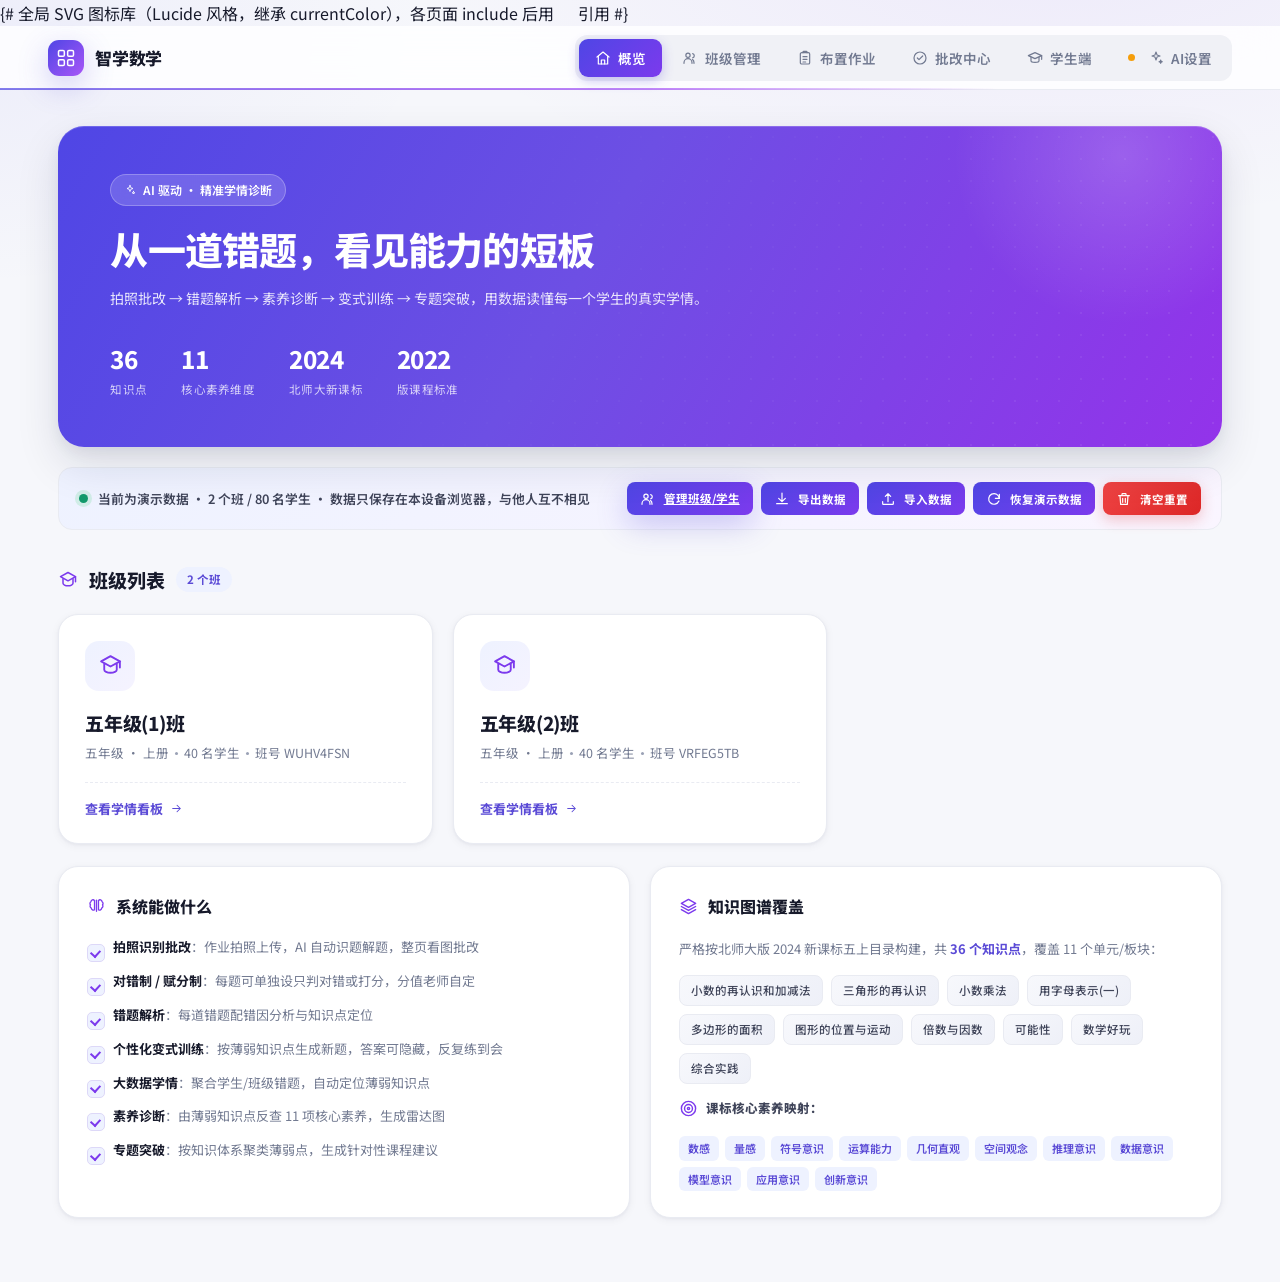
==== index.html @ ce67246d "static site for pages" ====
<!DOCTYPE html>
<html lang="zh-CN">
<head>
<meta charset="UTF-8">
<meta name="viewport" content="width=device-width, initial-scale=1.0">
<link rel="icon" href="favicon.svg" type="image/svg+xml">
<title>智学数学 · 个性化学情诊断</title>
<link rel="stylesheet" href="static/style.css">
</head>
<body>
{# 全局 SVG 图标库（Lucide 风格，继承 currentColor），各页面 include 后用 <svg class="icon"><use href="#i-xxx"/></svg> 引用 #}
<svg xmlns="http://www.w3.org/2000/svg" style="position:absolute;width:0;height:0;overflow:hidden" aria-hidden="true">
  <symbol id="i-logo" viewBox="0 0 24 24"><g fill="none" stroke="currentColor" stroke-width="1.8" stroke-linecap="round" stroke-linejoin="round"><rect x="3" y="3" width="7" height="7" rx="1.5"/><rect x="14" y="3" width="7" height="7" rx="1.5"/><rect x="3" y="14" width="7" height="7" rx="1.5"/><rect x="14" y="14" width="7" height="7" rx="1.5"/></g></symbol>
  <symbol id="i-home" viewBox="0 0 24 24"><g fill="none" stroke="currentColor" stroke-width="1.8" stroke-linecap="round" stroke-linejoin="round"><path d="M3 10.5 12 3l9 7.5"/><path d="M5 9.5V21h14V9.5"/><path d="M9.5 21v-6h5v6"/></g></symbol>
  <symbol id="i-clipboard" viewBox="0 0 24 24"><g fill="none" stroke="currentColor" stroke-width="1.8" stroke-linecap="round" stroke-linejoin="round"><rect x="5" y="4" width="14" height="17" rx="2"/><path d="M9 4V3a1 1 0 0 1 1-1h4a1 1 0 0 1 1 1v1"/><path d="M9 10h6M9 14h6M9 18h4"/></g></symbol>
  <symbol id="i-check-circle" viewBox="0 0 24 24"><g fill="none" stroke="currentColor" stroke-width="1.8" stroke-linecap="round" stroke-linejoin="round"><circle cx="12" cy="12" r="9"/><path d="m8 12 2.5 2.5L16 9"/></g></symbol>
  <symbol id="i-users" viewBox="0 0 24 24"><g fill="none" stroke="currentColor" stroke-width="1.8" stroke-linecap="round" stroke-linejoin="round"><circle cx="9" cy="8" r="3.2"/><path d="M3 20v-1a6 6 0 0 1 12 0v1"/><path d="M16 5.5a3.2 3.2 0 0 1 0 6.2M18 20v-1a6 6 0 0 0-2.2-4.7"/></g></symbol>
  <symbol id="i-school" viewBox="0 0 24 24"><g fill="none" stroke="currentColor" stroke-width="1.8" stroke-linecap="round" stroke-linejoin="round"><path d="m12 3 9 5-9 5-9-5 9-5Z"/><path d="M6 10.5V16c0 1.5 2.7 3 6 3s6-1.5 6-3v-5.5"/><path d="M21 8v6"/></g></symbol>
  <symbol id="i-chart" viewBox="0 0 24 24"><g fill="none" stroke="currentColor" stroke-width="1.8" stroke-linecap="round" stroke-linejoin="round"><path d="M3 3v18h18"/><path d="m7 15 4-5 3 3 5-7"/></g></symbol>
  <symbol id="i-radar" viewBox="0 0 24 24"><g fill="none" stroke="currentColor" stroke-width="1.65" stroke-linecap="round" stroke-linejoin="round"><path d="m12 2 9.5 7-3.6 11.2H6.1L2.5 9 12 2Z"/><path d="m12 7 5.2 3.8-2 6.1H8.8l-2-6.1L12 7Z"/><circle cx="12" cy="12" r="1"/></g></symbol>
  <symbol id="i-target" viewBox="0 0 24 24"><g fill="none" stroke="currentColor" stroke-width="1.8" stroke-linecap="round" stroke-linejoin="round"><circle cx="12" cy="12" r="9"/><circle cx="12" cy="12" r="5"/><circle cx="12" cy="12" r="1.4"/></g></symbol>
  <symbol id="i-trending" viewBox="0 0 24 24"><g fill="none" stroke="currentColor" stroke-width="1.8" stroke-linecap="round" stroke-linejoin="round"><path d="m3 17 6-6 4 4 8-8"/><path d="M15 7h6v6"/></g></symbol>
  <symbol id="i-book" viewBox="0 0 24 24"><g fill="none" stroke="currentColor" stroke-width="1.8" stroke-linecap="round" stroke-linejoin="round"><path d="M4 5.5A2.5 2.5 0 0 1 6.5 3H20v15H6.5A2.5 2.5 0 0 0 4 20.5v-15Z"/><path d="M4 20.5A2.5 2.5 0 0 1 6.5 18H20v3H6.5"/></g></symbol>
  <symbol id="i-camera" viewBox="0 0 24 24"><g fill="none" stroke="currentColor" stroke-width="1.8" stroke-linecap="round" stroke-linejoin="round"><path d="M4 7h3l1.5-2h7L17 7h3a1 1 0 0 1 1 1v11a1 1 0 0 1-1 1H4a1 1 0 0 1-1-1V8a1 1 0 0 1 1-1Z"/><circle cx="12" cy="13" r="3.5"/></g></symbol>
  <symbol id="i-eye-off" viewBox="0 0 24 24"><g fill="none" stroke="currentColor" stroke-width="1.8" stroke-linecap="round" stroke-linejoin="round"><path d="M9.9 5.1A10.7 10.7 0 0 1 12 5c5 0 9 4.5 10 7a12.7 12.7 0 0 1-2.2 3.2M6.6 6.6A12.9 12.9 0 0 0 2 12c1 2.5 5 7 10 7a10.4 10.4 0 0 0 5.4-1.5"/><path d="M10.6 10.6a2 2 0 0 0 2.8 2.8M3 3l18 18"/></g></symbol>
  <symbol id="i-image" viewBox="0 0 24 24"><g fill="none" stroke="currentColor" stroke-width="1.8" stroke-linecap="round" stroke-linejoin="round"><rect x="3" y="4" width="18" height="16" rx="2"/><circle cx="8.5" cy="9.5" r="1.5"/><path d="m21 16-5-5L5 20"/></g></symbol>
  <symbol id="i-loader" viewBox="0 0 24 24"><g fill="none" stroke="currentColor" stroke-width="1.9" stroke-linecap="round"><path d="M12 3a9 9 0 1 0 9 9"/></g></symbol>
  <symbol id="i-sparkles" viewBox="0 0 24 24"><g fill="none" stroke="currentColor" stroke-width="1.7" stroke-linecap="round" stroke-linejoin="round"><path d="m12 3 1.6 4.4L18 9l-4.4 1.6L12 15l-1.6-4.4L6 9l4.4-1.6L12 3Z"/><path d="m19 15 .7 1.8L21.5 17.5l-1.8.7L19 20l-.7-1.8-1.8-.7 1.8-.7L19 15Z"/></g></symbol>
  <symbol id="i-arrow-right" viewBox="0 0 24 24"><g fill="none" stroke="currentColor" stroke-width="1.9" stroke-linecap="round" stroke-linejoin="round"><path d="M5 12h14M13 6l6 6-6 6"/></g></symbol>
  <symbol id="i-layers" viewBox="0 0 24 24"><g fill="none" stroke="currentColor" stroke-width="1.8" stroke-linecap="round" stroke-linejoin="round"><path d="m12 3 9 5-9 5-9-5 9-5Z"/><path d="m3 12 9 5 9-5"/><path d="m3 16 9 5 9-5"/></g></symbol>
  <symbol id="i-brain" viewBox="0 0 24 24"><g fill="none" stroke="currentColor" stroke-width="1.65" stroke-linecap="round" stroke-linejoin="round"><path d="M9.5 4.5A2.5 2.5 0 0 0 5 6a2.5 2.5 0 0 0-.5 4A2.5 2.5 0 0 0 5.5 14a2.5 2.5 0 0 0 4 2V4.5Z"/><path d="M14.5 4.5A2.5 2.5 0 0 1 19 6a2.5 2.5 0 0 1 .5 4A2.5 2.5 0 0 1 18.5 14a2.5 2.5 0 0 1-4 2V4.5Z"/><path d="M12 4v14"/></g></symbol>
  <symbol id="i-lightbulb" viewBox="0 0 24 24"><g fill="none" stroke="currentColor" stroke-width="1.8" stroke-linecap="round" stroke-linejoin="round"><path d="M9 18h6M10 21h4"/><path d="M12 3a6 6 0 0 0-3.5 10.9c.6.5 1 1.2 1 2h5c0-.8.4-1.5 1-2A6 6 0 0 0 12 3Z"/></g></symbol>
  <symbol id="i-upload" viewBox="0 0 24 24"><g fill="none" stroke="currentColor" stroke-width="1.8" stroke-linecap="round" stroke-linejoin="round"><path d="M12 16V4m0 0L8 8m4-4 4 4"/><path d="M4 16v3a1 1 0 0 0 1 1h14a1 1 0 0 0 1-1v-3"/></g></symbol>
  <symbol id="i-refresh" viewBox="0 0 24 24"><g fill="none" stroke="currentColor" stroke-width="1.8" stroke-linecap="round" stroke-linejoin="round"><path d="M20 11a8 8 0 1 0-.6 4"/><path d="M20 5v6h-6"/></g></symbol>
  <symbol id="i-close" viewBox="0 0 24 24"><g fill="none" stroke="currentColor" stroke-width="2" stroke-linecap="round"><path d="M6 6l12 12M18 6 6 18"/></g></symbol>
  <symbol id="i-chevron" viewBox="0 0 24 24"><g fill="none" stroke="currentColor" stroke-width="2" stroke-linecap="round" stroke-linejoin="round"><path d="m9 6 6 6-6 6"/></g></symbol>
  <symbol id="i-edit" viewBox="0 0 24 24"><g fill="none" stroke="currentColor" stroke-width="1.8" stroke-linecap="round" stroke-linejoin="round"><path d="M12 20h9"/><path d="M16.5 3.5a2.1 2.1 0 0 1 3 3L8 18l-4 1 1-4 11.5-11.5Z"/></g></symbol>
  <symbol id="i-eye" viewBox="0 0 24 24"><g fill="none" stroke="currentColor" stroke-width="1.8" stroke-linecap="round" stroke-linejoin="round"><path d="M2 12s3.5-6 10-6 10 6 10 6-3.5 6-10 6-10-6-10-6Z"/><circle cx="12" cy="12" r="2.6"/></g></symbol>
  <symbol id="i-plus" viewBox="0 0 24 24"><g fill="none" stroke="currentColor" stroke-width="2" stroke-linecap="round"><path d="M12 5v14M5 12h14"/></g></symbol>
  <symbol id="i-check" viewBox="0 0 24 24"><g fill="none" stroke="currentColor" stroke-width="2" stroke-linecap="round" stroke-linejoin="round"><path d="m5 12 4.5 4.5L19 7"/></g></symbol>
  <symbol id="i-x" viewBox="0 0 24 24"><g fill="none" stroke="currentColor" stroke-width="2" stroke-linecap="round"><path d="M6 6l12 12M18 6 6 18"/></g></symbol>
  <symbol id="i-alert" viewBox="0 0 24 24"><g fill="none" stroke="currentColor" stroke-width="1.8" stroke-linecap="round" stroke-linejoin="round"><path d="M12 3 2.5 20h19L12 3Z"/><path d="M12 9v5M12 17h.01"/></g></symbol>
  <symbol id="i-clock" viewBox="0 0 24 24"><g fill="none" stroke="currentColor" stroke-width="1.8" stroke-linecap="round" stroke-linejoin="round"><circle cx="12" cy="12" r="9"/><path d="M12 7v5l3.5 2"/></g></symbol>
  <symbol id="i-info" viewBox="0 0 24 24"><g fill="none" stroke="currentColor" stroke-width="1.8" stroke-linecap="round" stroke-linejoin="round"><circle cx="12" cy="12" r="9"/><path d="M12 11v5M12 8h.01"/></g></symbol>
  <symbol id="i-graduation" viewBox="0 0 24 24"><g fill="none" stroke="currentColor" stroke-width="1.8" stroke-linecap="round" stroke-linejoin="round"><path d="M2 8.5 12 4l10 4.5-10 4.5L2 8.5Z"/><path d="M6 10.5V16c0 1.4 2.7 2.5 6 2.5s6-1.1 6-2.5v-5.5"/><path d="M22 8.5V14"/></g></symbol>
  <symbol id="i-trash" viewBox="0 0 24 24"><g fill="none" stroke="currentColor" stroke-width="1.8" stroke-linecap="round" stroke-linejoin="round"><path d="M4 7h16M9 7V5a1 1 0 0 1 1-1h4a1 1 0 0 1 1 1v2M6 7l1 13h10l1-13"/><path d="M10 11v6M14 11v6"/></g></symbol>
  <symbol id="i-download" viewBox="0 0 24 24"><g fill="none" stroke="currentColor" stroke-width="1.8" stroke-linecap="round" stroke-linejoin="round"><path d="M12 3v12M7 11l5 5 5-5"/><path d="M4 19h16"/></g></symbol>
  <symbol id="i-user-plus" viewBox="0 0 24 24"><g fill="none" stroke="currentColor" stroke-width="1.8" stroke-linecap="round" stroke-linejoin="round"><circle cx="9" cy="8" r="3.2"/><path d="M3 20v-1a6 6 0 0 1 12 0v1"/><path d="M18 8v6M15 11h6"/></g></symbol>
  <symbol id="i-search" viewBox="0 0 24 24"><g fill="none" stroke="currentColor" stroke-width="1.8" stroke-linecap="round" stroke-linejoin="round"><circle cx="10.5" cy="10.5" r="6.5"/><path d="m15.5 15.5 5 5"/></g></symbol>
</svg>
<div class="topbar">
  <div class="logo"><span class="logo-mark"><svg class="icon"><use href="#i-logo"/></svg></span>智学数学</div>
  <nav>
    <a href="index.html" class="active"><svg class="icon"><use href="#i-home"/></svg>概览</a>
    <a href="classes.html"><svg class="icon"><use href="#i-users"/></svg>班级管理</a>
    <a href="create.html"><svg class="icon"><use href="#i-clipboard"/></svg>布置作业</a>
    <a href="review.html"><svg class="icon"><use href="#i-check-circle"/></svg>批改中心</a>
    <a href="student.html"><svg class="icon"><use href="#i-graduation"/></svg>学生端</a>
  </nav>
</div>

<div class="container">
  <section class="hero">
    <div class="eyebrow"><svg class="icon"><use href="#i-sparkles"/></svg>AI 驱动 · 精准学情诊断</div>
    <h1>从一道错题，看见能力的短板</h1>
    <p>拍照批改 → 错题解析 → 素养诊断 → 变式训练 → 专题突破，用数据读懂每一个学生的真实学情。</p>
    <div class="hero-stats">
      <div class="hs"><b>36</b><span>知识点</span></div>
      <div class="hs"><b>11</b><span>核心素养维度</span></div>
      <div class="hs"><b>2024</b><span>北师大新课标</span></div>
      <div class="hs"><b>2022</b><span>版课程标准</span></div>
    </div>
  </section>

  <!-- 数据状态条 -->
  <div class="data-status" id="dataStatus">
    <div class="ds-left">
      <span class="ds-dot"></span>
      <span id="dsText">正在加载本地数据…</span>
    </div>
    <div class="ds-actions">
      <a href="classes.html" class="btn btn-sm btn-primary"><svg class="icon"><use href="#i-users"/></svg>管理班级/学生</a>
      <button class="btn btn-sm" onclick="exportBackup()"><svg class="icon"><use href="#i-download"/></svg>导出数据</button>
      <button class="btn btn-sm" onclick="document.getElementById('importFile').click()"><svg class="icon"><use href="#i-upload"/></svg>导入数据</button>
      <input type="file" id="importFile" accept=".json,application/json" style="display:none" onchange="onImportFile(event)">
      <button class="btn btn-sm" onclick="restoreDemo()"><svg class="icon"><use href="#i-refresh"/></svg>恢复演示数据</button>
      <button class="btn btn-sm btn-danger" onclick="resetAll()"><svg class="icon"><use href="#i-trash"/></svg>清空重置</button>
    </div>
  </div>

  <div class="section-title"><svg class="icon"><use href="#i-school"/></svg>班级列表 <span class="badge" id="classBadge">0 个班</span></div>
  <div class="class-grid" id="classGrid"></div>

  <div class="info-grid">
    <div class="info-card">
      <h3><svg class="icon"><use href="#i-brain"/></svg>系统能做什么</h3>
      <ul>
        <li><b>拍照识别批改</b>：作业拍照上传，AI 自动识题解题，整页看图批改</li>
        <li><b>对错制 / 赋分制</b>：每题可单独设只判对错或打分，分值老师自定</li>
        <li><b>错题解析</b>：每道错题配错因分析与知识点定位</li>
        <li><b>个性化变式训练</b>：按薄弱知识点生成新题，答案可隐藏，反复练到会</li>
        <li><b>大数据学情</b>：聚合学生/班级错题，自动定位薄弱知识点</li>
        <li><b>素养诊断</b>：由薄弱知识点反查 11 项核心素养，生成雷达图</li>
        <li><b>专题突破</b>：按知识体系聚类薄弱点，生成针对性课程建议</li>
      </ul>
    </div>
    <div class="info-card">
      <h3><svg class="icon"><use href="#i-layers"/></svg>知识图谱覆盖</h3>
      <p>严格按北师大版 2024 新课标五上目录构建，共 <b>36 个知识点</b>，覆盖 11 个单元/板块：</p>
      <div class="tag-list">
        <span class="tag">小数的再认识和加减法</span><span class="tag">三角形的再认识</span>
        <span class="tag">小数乘法</span><span class="tag">用字母表示(一)</span>
        <span class="tag">多边形的面积</span><span class="tag">图形的位置与运动</span>
        <span class="tag">倍数与因数</span><span class="tag">可能性</span>
        <span class="tag">数学好玩</span><span class="tag">综合实践</span>
      </div>
      <h3 style="font-size:12.5px;margin-top:14px;display:flex;align-items:center;gap:8px;color:var(--ink-2)"><svg class="icon" style="color:var(--brand-2)"><use href="#i-target"/></svg>课标核心素养映射：</h3>
      <div class="compet-line">
        <span>数感</span><span>量感</span><span>符号意识</span><span>运算能力</span><span>几何直观</span>
        <span>空间观念</span><span>推理意识</span><span>数据意识</span><span>模型意识</span><span>应用意识</span><span>创新意识</span>
      </div>
    </div>
  </div>
</div>
<!-- 导入数据确认弹窗 -->
<div class="modal-mask" id="importMask" style="display:none">
  <div class="modal-box" style="width:min(560px,96vw);padding:26px 26px 22px">
    <div class="modal-head">
      <h3><svg class="icon"><use href="#i-upload"/></svg>导入数据备份</h3>
      <button class="modal-close" onclick="closeImport()"><svg class="icon"><use href="#i-x"/></svg></button>
    </div>
    <p style="font-size:12.5px;color:var(--muted);margin:16px 0 0">已读取到你选择的备份文件，请确认内容后选择导入方式：</p>
    <div id="importSummary" class="import-summary"></div>
    <div class="import-tip"><svg class="icon"><use href="#i-info"/></svg><span>作业照片保存在服务器上，导入后仍可查看（需访问同一个应用网址）。建议先「导出数据」留存当前内容。</span></div>
    <div class="modal-foot">
      <button class="btn" onclick="closeImport()">取消</button>
      <button class="btn" onclick="doImport('merge')"><svg class="icon"><use href="#i-plus"/></svg>合并到现有数据</button>
      <button class="btn btn-primary" onclick="doImport('replace')"><svg class="icon"><use href="#i-refresh"/></svg>覆盖导入</button>
    </div>
  </div>
</div>
<div class="toast" id="toast"></div>
<script src="static/ai.js"></script>
<script src="static/ai_settings.js"></script>
<script src="static/store.js"></script>
<script>
function toast(m,t){const e=document.getElementById('toast');e.textContent=m;e.className='toast'+(t?' '+t:'');e.style.display='block';setTimeout(()=>e.style.display='none',2600)}
function renderClasses(){
  const classes=Store.all('classes');
  document.getElementById('classBadge').textContent=classes.length+' 个班';
  const grid=document.getElementById('classGrid');
  if(!classes.length){
    grid.innerHTML='<div class="empty"><svg class="icon"><use href="#i-school"/></svg><p>还没有班级，点上方「管理班级/学生」创建一个</p></div>';
    return;
  }
  grid.innerHTML=classes.map(c=>{
    const cnt=Store.count?Store.where('students',s=>s.class_id===c.id).length:0;
    return `<a href="dashboard.html?id=${c.id}" class="class-card">
      <div class="class-icon"><svg class="icon"><use href="#i-school"/></svg></div>
      <div class="class-name">${esc(c.name)}</div>
      <div class="class-meta">${esc(c.grade||'')} · ${esc(c.semester||'')} <span class="dot"></span> ${cnt} 名学生 <span class="dot"></span> 班号 ${esc(c.class_code||'—')}</div>
      <div class="class-enter">查看学情看板 <svg class="icon"><use href="#i-arrow-right"/></svg></div>
    </a>`;
  }).join('');
}
function esc(s){return String(s==null?'':s).replace(/&/g,'&amp;').replace(/</g,'&lt;').replace(/"/g,'&quot;')}
function renderStatus(){
  const demo=Store.isDemo();
  const st=Store.getStats();
  const cls=st.classes||0, stu=st.students||0;
  document.getElementById('dsText').textContent= cls
    ? (demo ? '当前为演示数据 · '+cls+' 个班 / '+stu+' 名学生 · 数据只保存在本设备浏览器，与他人互不相见'
            : '当前数据：'+cls+' 个班 / '+stu+' 名学生 · 已保存在本设备浏览器，可导出备份带到别的设备')
    : (demo ? '当前为演示数据（引导用）· 数据只保存在这台设备浏览器'
            : '当前为空数据 · 可创建班级学生，或点「导入数据」从备份恢复');
  document.getElementById('dataStatus').className='data-status'+(demo?' demo':(cls?'':' empty'));
}
function exportBackup(){
  try{ Store.downloadBackup(); toast('备份已下载到本机，可存到U盘或网盘带到别的设备','ok'); }
  catch(e){ toast('导出失败：'+e.message,'err'); }
}
var pendingImportText=null;
function onImportFile(e){
  var f=e.target.files && e.target.files[0];
  e.target.value='';
  if(!f) return;
  var reader=new FileReader();
  reader.onload=function(ev){
    var text=String(ev.target.result||'');
    var s;
    try{ s=Store.getBackupSummary(text); }
    catch(err){ toast('导入失败：'+err.message,'err'); return; }
    pendingImportText=text;
    var rows=[
      ['备份来源', s.app==='zhixue-math-backup' ? '智学数学数据备份' : (s.app||'未标记来源（仍将尝试导入）')],
      ['导出时间', s.exported_at ? new Date(s.exported_at).toLocaleString('zh-CN') : '未记录'],
      ['班级 / 学生', (s.stats.classes||0)+' 个班 / '+(s.stats.students||0)+' 名学生'],
      ['作业 / 作答', (s.stats.assignments||0)+' 份作业 / '+(s.stats.submissions||0)+' 条作答'],
      ['学习记录', (s.stats.learning_records||0)+' 条']
    ];
    document.getElementById('importSummary').innerHTML=rows.map(function(r){
      return '<div class="is-row"><span class="is-k">'+esc(r[0])+'</span><span class="is-v">'+esc(r[1])+'</span></div>';
    }).join('');
    document.getElementById('importMask').style.display='flex';
  };
  reader.onerror=function(){ toast('读取文件失败','err'); };
  reader.readAsText(f,'utf-8');
}
function closeImport(){
  document.getElementById('importMask').style.display='none';
  pendingImportText=null;
}
function doImport(mode){
  if(!pendingImportText) return;
  if(mode==='replace' && !confirm('覆盖导入会替换本设备上的全部数据（班级/学生/作业/批改记录），确定继续吗？')) return;
  try{
    var r=Store.importData(pendingImportText, mode);
    closeImport();
    renderClasses(); renderStatus();
    toast('导入成功（'+(mode==='merge'?'合并':'覆盖')+'）：'+r.stats.classes+' 个班 / '+r.stats.students+' 名学生','ok');
  }catch(err){ toast('导入失败：'+err.message,'err'); }
}
async function resetAll(){
  if(!confirm('确定清空全部数据吗？班级、学生、作业、批改记录都会被删除，且无法恢复。'))return;
  Store.resetAll();renderClasses();renderStatus();toast('已清空全部数据，现在是空白起点','ok');
}
async function restoreDemo(){
  if(!confirm('恢复演示数据会覆盖当前所有内容，确定吗？'))return;
  await Store.restoreDemo();renderClasses();renderStatus();toast('已恢复演示数据','ok');
}
(async function(){await Store.init();renderClasses();renderStatus()})();
</script>
</body>
</html>
---- static/style.css ----
/* ============ 智学数学 · 设计系统 v2 ============ */
@import url('https://fonts.googleapis.com/css2?family=Noto+Sans+SC:wght@400;500;600;700;800&display=swap');

:root{
  /* 品牌渐变 */
  --brand-1:#4f46e5; --brand-2:#7c3aed; --brand-3:#a855f7;
  --brand-soft:#eef2ff; --brand-tint:#f5f3ff;
  --primary:#5b4bd6; --primary-dark:#4a3ab8;
  --accent:#7c3aed;

  /* 语义色 */
  --red:#e5484d; --red-soft:#fef2f2; --red-line:#fecaca;
  --green:#12996b; --green-soft:#eefbf5; --green-line:#bbf0d8;
  --orange:#e07b16; --orange-soft:#fff8ed; --orange-line:#fde3b8;
  --blue:#2563eb; --blue-soft:#eff6ff; --blue-line:#bfdbfe;

  /* 中性 */
  --ink:#171a2b; --ink-2:#3f4459; --muted:#727a91; --muted-2:#9aa1b5;
  --line:#e9ebf2; --line-2:#f0f1f6;
  --bg:#f6f7fb; --card:#ffffff;

  /* 阴影层级 */
  --sh-xs:0 1px 2px rgba(20,24,60,.04);
  --sh-sm:0 2px 8px rgba(20,24,60,.05),0 1px 3px rgba(20,24,60,.04);
  --sh-md:0 6px 20px rgba(20,24,60,.07),0 2px 6px rgba(20,24,60,.04);
  --sh-lg:0 18px 44px rgba(20,24,60,.12),0 6px 14px rgba(20,24,60,.06);
  --sh-brand:0 10px 30px rgba(91,75,214,.28);

  --r-sm:9px; --r:14px; --r-lg:20px; --r-xl:26px;
  --ease:cubic-bezier(.22,.7,.28,1);
}

*{margin:0;padding:0;box-sizing:border-box}
html{scroll-behavior:smooth}
body{
  font-family:"Noto Sans SC",-apple-system,"PingFang SC","Microsoft YaHei",sans-serif;
  background:var(--bg);color:var(--ink);line-height:1.65;
  -webkit-font-smoothing:antialiased;
  background-image:
    radial-gradient(1100px 500px at 82% -8%,rgba(124,58,237,.07),transparent 60%),
    radial-gradient(900px 460px at -5% 4%,rgba(79,70,229,.06),transparent 55%);
  background-attachment:fixed;
}
.icon{width:1em;height:1em;display:inline-block;vertical-align:-.14em;flex-shrink:0}

/* ---------- 顶栏 ---------- */
.topbar{
  height:64px;display:flex;align-items:center;justify-content:space-between;
  padding:0 clamp(20px,4vw,48px);
  background:rgba(255,255,255,.82);backdrop-filter:saturate(160%) blur(18px);
  -webkit-backdrop-filter:saturate(160%) blur(18px);
  border-bottom:1px solid var(--line);
  position:sticky;top:0;z-index:30;
}
.topbar::after{
  content:"";position:absolute;left:0;right:0;bottom:-1px;height:2px;
  background:linear-gradient(90deg,var(--brand-1),var(--brand-2),var(--brand-3),transparent 78%);
  opacity:.7;
}
.logo{display:flex;align-items:center;gap:11px;font-size:17px;font-weight:800;letter-spacing:-.2px;color:var(--ink)}
.logo .logo-mark{
  width:36px;height:36px;border-radius:11px;display:grid;place-items:center;
  background:linear-gradient(135deg,var(--brand-1),var(--brand-3));
  color:#fff;font-size:20px;box-shadow:var(--sh-brand);
}
.topbar nav{display:flex;gap:4px;background:var(--line-2);padding:4px;border-radius:12px}
.topbar nav a{
  display:flex;align-items:center;gap:7px;
  padding:8px 16px;border-radius:9px;text-decoration:none;
  color:var(--muted);font-size:13.5px;font-weight:600;transition:.22s var(--ease);
}
.topbar nav a .icon{font-size:16px}
.topbar nav a:hover{color:var(--primary)}
.topbar nav a.active{
  color:#fff;background:linear-gradient(135deg,var(--brand-1),var(--brand-2));
  box-shadow:0 4px 12px rgba(91,75,214,.3);
}

/* ---------- 布局 ---------- */
.container{max-width:1240px;margin:0 auto;padding:36px clamp(20px,3vw,40px) 64px}
.section-title{font-size:19px;font-weight:800;margin:34px 0 18px;display:flex;align-items:center;gap:11px;letter-spacing:-.2px}
.section-title .icon{font-size:20px;color:var(--brand-2)}
.badge{font-size:11.5px;background:var(--brand-soft);color:var(--primary);padding:3px 11px;border-radius:20px;font-weight:700;letter-spacing:.2px}

/* ---------- Hero ---------- */
.hero{
  position:relative;overflow:hidden;
  background:linear-gradient(120deg,#4f46e5 0%,#6d4fe4 45%,#9333ea 100%);
  color:#fff;border-radius:var(--r-xl);padding:48px 52px;margin-bottom:8px;
  box-shadow:var(--sh-lg),inset 0 1px 0 rgba(255,255,255,.18);
}
.hero::before{
  content:"";position:absolute;inset:0;
  background-image:radial-gradient(rgba(255,255,255,.16) 1px,transparent 1px);
  background-size:22px 22px;opacity:.5;
  -webkit-mask-image:linear-gradient(120deg,transparent 30%,#000 100%);
  mask-image:linear-gradient(120deg,transparent 30%,#000 100%);
}
.hero::after{
  content:"";position:absolute;width:340px;height:340px;right:-70px;top:-140px;
  border-radius:50%;background:radial-gradient(circle,rgba(255,255,255,.18),transparent 70%);
}
.hero > *{position:relative;z-index:1}
.hero .eyebrow{
  display:inline-flex;align-items:center;gap:7px;font-size:12px;font-weight:600;
  background:rgba(255,255,255,.16);border:1px solid rgba(255,255,255,.25);
  padding:5px 13px;border-radius:20px;margin-bottom:18px;backdrop-filter:blur(6px);
}
.hero h1{font-size:clamp(26px,3.4vw,38px);font-weight:800;letter-spacing:-.8px;line-height:1.3;margin-bottom:12px}
.hero p{font-size:14px;opacity:.86;max-width:620px;line-height:1.8}
.hero-stats{display:flex;gap:34px;margin-top:28px;flex-wrap:wrap}
.hero-stats .hs{display:flex;flex-direction:column;gap:2px}
.hero-stats .hs b{font-size:24px;font-weight:800;letter-spacing:-.5px}
.hero-stats .hs span{font-size:11.5px;opacity:.75;letter-spacing:.3px}

/* ---------- 班级卡片 ---------- */
.class-grid{display:grid;grid-template-columns:repeat(auto-fill,minmax(310px,1fr));gap:20px}
.class-card{
  position:relative;overflow:hidden;text-decoration:none;color:inherit;
  background:var(--card);border:1px solid var(--line);border-radius:var(--r-lg);
  padding:26px 26px 24px;box-shadow:var(--sh-sm);transition:.3s var(--ease);
}
.class-card::before{
  content:"";position:absolute;top:0;left:0;right:0;height:4px;
  background:linear-gradient(90deg,var(--brand-1),var(--brand-3));
  transform:scaleX(0);transform-origin:left;transition:transform .35s var(--ease);
}
.class-card:hover{transform:translateY(-5px);box-shadow:var(--sh-lg);border-color:#dcd8f7}
.class-card:hover::before{transform:scaleX(1)}
.class-card .class-icon{
  width:50px;height:50px;border-radius:14px;display:grid;place-items:center;
  background:linear-gradient(135deg,var(--brand-soft),var(--brand-tint));
  color:var(--brand-2);font-size:25px;margin-bottom:16px;
}
.class-card .class-name{font-size:19px;font-weight:800;letter-spacing:-.3px;margin-bottom:5px}
.class-card .class-meta{font-size:12.5px;color:var(--muted);display:flex;align-items:center;gap:6px;flex-wrap:wrap}
.class-card .class-meta .dot{width:3px;height:3px;border-radius:50%;background:var(--muted-2)}
.class-card .class-enter{
  margin-top:18px;padding-top:15px;border-top:1px dashed var(--line);
  color:var(--primary);font-size:13px;font-weight:700;display:flex;align-items:center;gap:7px;
}
.class-card .class-enter .icon{transition:transform .25s var(--ease)}
.class-card:hover .class-enter .icon{transform:translateX(4px)}

/* ---------- 信息卡 ---------- */
.info-grid{display:grid;grid-template-columns:1fr 1fr;gap:20px;margin-top:22px}
.info-card{background:var(--card);border:1px solid var(--line);border-radius:var(--r-lg);padding:26px 28px;box-shadow:var(--sh-sm)}
.info-card h3{font-size:16px;font-weight:800;margin-bottom:18px;display:flex;align-items:center;gap:10px}
.info-card h3 .icon{font-size:19px;color:var(--brand-2)}
.info-card ul{list-style:none;display:flex;flex-direction:column;gap:13px}
.info-card li{position:relative;padding-left:26px;font-size:13px;color:var(--muted);line-height:1.6}
.info-card li::before{
  content:"";position:absolute;left:0;top:7px;width:16px;height:16px;border-radius:5px;
  background:var(--brand-soft);border:1px solid #ddd8f8;
}
.info-card li::after{
  content:"";position:absolute;left:4.5px;top:10.5px;width:5px;height:7px;
  border:solid var(--brand-2);border-width:0 2px 2px 0;transform:rotate(42deg);
}
.info-card li b{color:var(--ink);font-weight:700}
.info-card p{font-size:13px;color:var(--muted);line-height:1.8}
.info-card p b{color:var(--primary)}
.tag-list{display:flex;flex-wrap:wrap;gap:8px;margin:14px 0}
.tag{background:linear-gradient(135deg,#f7f8fc,#eef0f8);border:1px solid var(--line);padding:5px 11px;border-radius:8px;font-size:11.5px;color:var(--ink-2);font-weight:500}
.compet-line{display:flex;flex-wrap:wrap;gap:6px;margin-top:12px}
.compet-line span{font-size:11px;color:var(--primary);background:var(--brand-soft);padding:3px 9px;border-radius:6px;font-weight:600}

/* ---------- 页头 ---------- */
.page-header{display:flex;justify-content:space-between;align-items:flex-end;gap:20px;margin-bottom:28px;flex-wrap:wrap}
.page-header h1{font-size:28px;font-weight:800;letter-spacing:-.7px;margin-top:8px}
.page-header p{color:var(--muted);font-size:13.5px;margin-top:6px}
.back-link{color:var(--muted);text-decoration:none;font-size:13px;display:inline-flex;align-items:center;gap:5px;transition:.2s}
.back-link:hover{color:var(--primary)}
.back-link .icon{font-size:15px;transform:rotate(180deg)}

/* ---------- 统计卡 ---------- */
.stat-row{display:grid;grid-template-columns:repeat(4,1fr);gap:16px;margin-bottom:24px}
.stat-card{
  position:relative;overflow:hidden;background:var(--card);
  border:1px solid var(--line);border-radius:var(--r);padding:20px 22px;
  box-shadow:var(--sh-sm);transition:.25s var(--ease);
}
.stat-card:hover{transform:translateY(-3px);box-shadow:var(--sh-md)}
.stat-card .sc-top{display:flex;justify-content:space-between;align-items:flex-start;margin-bottom:12px}
.stat-card .sc-icon{width:42px;height:42px;border-radius:12px;display:grid;place-items:center;font-size:21px}
.stat-card .sc-trend{font-size:11px;font-weight:700;padding:3px 8px;border-radius:20px;display:flex;align-items:center;gap:3px}
.stat-card .num{font-size:31px;font-weight:800;letter-spacing:-1px;line-height:1.1}
.stat-card .label{font-size:12.5px;color:var(--muted);margin-top:5px;font-weight:500}
.sc-1 .sc-icon{background:#eef2ff;color:#5b4bd6}.sc-1 .sc-trend{background:var(--brand-soft);color:var(--primary)}
.sc-2 .sc-icon{background:#eefbf5;color:#12996b}.sc-2 .sc-trend{background:var(--green-soft);color:var(--green)}
.sc-3 .sc-icon{background:#eff6ff;color:#2563eb}.sc-3 .sc-trend{background:var(--blue-soft);color:var(--blue)}
.sc-4 .sc-icon{background:#fff5f5;color:#e5484d}.sc-4 .sc-trend{background:var(--red-soft);color:var(--red)}

/* ---------- 面板 ---------- */
.panel{background:var(--card);border:1px solid var(--line);border-radius:var(--r-lg);padding:26px 28px;margin-bottom:20px;box-shadow:var(--sh-sm)}
.panel h2{font-size:17px;font-weight:800;margin-bottom:8px;display:flex;align-items:center;gap:10px;letter-spacing:-.2px}
.panel h2 .icon{font-size:19px;color:var(--brand-2)}
.panel-sub{font-size:12.5px;color:var(--muted);margin-bottom:18px;line-height:1.7}
.two-col{display:grid;grid-template-columns:1fr 1fr;gap:20px}

/* ---------- 标签页 ---------- */
.tabs{display:flex;gap:6px;border-bottom:1px solid var(--line);margin-bottom:22px;overflow-x:auto}
.tab{
  padding:11px 19px;cursor:pointer;font-size:13.5px;color:var(--muted);
  font-weight:600;border-bottom:2px solid transparent;transition:.22s var(--ease);
  display:flex;align-items:center;gap:8px;white-space:nowrap;
}
.tab .icon{font-size:16px}
.tab:hover{color:var(--primary)}
.tab.active{color:var(--primary);border-bottom-color:var(--primary)}
.tab-content{display:none;animation:fadeUp .4s var(--ease)}
.tab-content.active{display:block}
@keyframes fadeUp{from{opacity:0;transform:translateY(8px)}to{opacity:1;transform:none}}

/* ---------- 表格 ---------- */
.table-wrap{overflow-x:auto;border-radius:var(--r);border:1px solid var(--line)}
table{width:100%;border-collapse:collapse;font-size:13px}
th,td{text-align:left;padding:13px 16px;border-bottom:1px solid var(--line-2)}
th{background:linear-gradient(180deg,#fafbfe,#f5f7fc);color:var(--muted);font-weight:700;font-size:11.5px;letter-spacing:.3px;text-transform:uppercase}
tbody tr{transition:.15s}
tbody tr:hover{background:#fafbff}
tbody tr:last-child td{border-bottom:none}
.acc-bar{display:flex;align-items:center;gap:10px;min-width:130px}
.acc-bar .track{flex:1;height:7px;background:#eef0f6;border-radius:5px;overflow:hidden;min-width:54px}
.acc-bar .fill{height:100%;border-radius:5px;transition:width .6s var(--ease)}
.acc-low{color:var(--red);font-weight:700}.acc-mid{color:var(--orange);font-weight:700}.acc-high{color:var(--green);font-weight:700}

/* ---------- 雷达图 ---------- */
.radar-wrap{
  display:flex;align-items:center;justify-content:center;min-height:400px;
  background:radial-gradient(circle at 50% 45%,#faf9ff,transparent 65%);
  border-radius:var(--r);
}
.comp-item{padding:12px 0;border-bottom:1px solid var(--line-2)}
.comp-item:last-child{border-bottom:none}
.comp-top{display:flex;justify-content:space-between;align-items:center;gap:12px}
.comp-name{font-weight:700;font-size:13.5px;display:flex;align-items:center;gap:8px}
.comp-domain{font-size:10px;font-weight:600;padding:2px 7px;border-radius:5px;background:var(--line-2);color:var(--muted)}
.comp-score{font-weight:800;font-size:15px;min-width:34px;text-align:right}
.comp-desc{font-size:11.5px;color:var(--muted);margin-top:4px;line-height:1.6}
.comp-evidence{font-size:11px;color:var(--red);margin-top:6px;background:var(--red-soft);padding:5px 9px;border-radius:6px;display:inline-block}

/* ---------- 薄弱点 / 专题 ---------- */
.point-card{
  background:linear-gradient(135deg,#fff7f7,#fef2f2);border:1px solid var(--red-line);
  border-left:3px solid var(--red);border-radius:11px;padding:14px 17px;margin-bottom:10px;
}
.point-card .name{font-weight:700;font-size:13.5px;display:flex;justify-content:space-between;align-items:center}
.point-card .pct{color:var(--red);font-weight:800}
.point-card .desc{font-size:11.5px;color:var(--muted);margin-top:5px}
.topic-card{
  position:relative;overflow:hidden;
  background:linear-gradient(135deg,#f2fdf8,#eefbf5);border:1px solid var(--green-line);
  border-radius:var(--r);padding:22px 24px;margin-bottom:14px;
}
.topic-card::after{content:"";position:absolute;right:-20px;top:-20px;width:100px;height:100px;border-radius:50%;background:rgba(18,153,107,.06)}
.topic-card h3{font-size:15.5px;margin-bottom:9px;color:#0c7a54;display:flex;align-items:center;gap:9px}
.topic-card h3 .icon{font-size:18px}
.topic-card .meta{font-size:12px;color:#0c7a54;opacity:.85;margin-bottom:10px;display:flex;gap:14px;flex-wrap:wrap}
.topic-card .meta b{font-weight:800}
.topic-card .suggest{font-size:12.5px;color:#116b4c;line-height:1.8;background:rgba(255,255,255,.6);padding:12px 14px;border-radius:9px}

/* ---------- 表单 ---------- */
.form-group{margin-bottom:18px}
.form-group label{display:block;font-size:12.5px;font-weight:700;margin-bottom:7px;color:var(--ink-2)}
.form-group label .req{color:var(--red)}
.form-group input,.form-group select,.form-group textarea{
  width:100%;padding:11px 13px;border:1.5px solid var(--line);border-radius:var(--r-sm);
  font-size:13.5px;font-family:inherit;background:#fbfcfe;color:var(--ink);
  transition:.2s var(--ease);
}
.form-group input:focus,.form-group select:focus,.form-group textarea:focus{
  outline:none;border-color:var(--brand-2);background:#fff;
  box-shadow:0 0 0 4px rgba(124,58,237,.1);
}
.form-group textarea{min-height:88px;resize:vertical;line-height:1.7}
.form-group input::placeholder,.form-group textarea::placeholder{color:var(--muted-2)}
.form-row{display:grid;grid-template-columns:1fr 1fr;gap:16px}
.form-row-3{grid-template-columns:1fr 1fr 1fr}
.form-hint{font-size:11px;color:var(--muted);margin-top:5px}

/* ---------- 按钮 ---------- */
.btn{
  display:inline-flex;align-items:center;justify-content:center;gap:8px;
  background:linear-gradient(135deg,var(--brand-1),var(--brand-2));color:#fff;border:none;
  padding:11px 20px;border-radius:var(--r-sm);font-size:13px;font-weight:700;cursor:pointer;
  font-family:inherit;box-shadow:0 5px 14px rgba(91,75,214,.26);transition:.22s var(--ease);
}
.btn .icon{font-size:16px}
.btn:hover{transform:translateY(-2px);box-shadow:0 9px 22px rgba(91,75,214,.34)}
.btn:active{transform:translateY(0)}
.btn-sm{padding:7px 13px;font-size:11.5px;box-shadow:none;border-radius:8px}
.btn-sm:hover{box-shadow:var(--sh-sm)}
.btn-outline{background:#fff;color:var(--primary);border:1.5px solid #dcd7f7;box-shadow:none}
.btn-outline:hover{border-color:var(--brand-2);background:var(--brand-tint)}
.btn-danger{background:linear-gradient(135deg,#ef4444,#dc2626);box-shadow:0 5px 14px rgba(220,38,38,.24)}
.btn-green{background:linear-gradient(135deg,#10b981,#059669);box-shadow:0 5px 14px rgba(5,150,105,.24)}
.btn-ghost{background:transparent;color:var(--muted);box-shadow:none}
.btn-ghost:hover{background:var(--line-2);color:var(--ink);transform:none}
.btn-group{display:flex;gap:9px;flex-wrap:wrap}
.icon-btn{width:34px;height:34px;border-radius:9px;border:1px solid var(--line);background:#fff;color:var(--muted);display:grid;place-items:center;cursor:pointer;transition:.2s}
.icon-btn:hover{color:var(--primary);border-color:#dcd7f7;background:var(--brand-tint)}

/* ---------- 题目卡 ---------- */
.q-card{border:1px solid var(--line);border-radius:var(--r);padding:18px 20px;margin-bottom:13px;background:#fcfdff;transition:.2s}
.q-card:hover{border-color:#ddd9f6;box-shadow:var(--sh-sm)}
.q-card .q-head{display:flex;justify-content:space-between;align-items:flex-start;gap:12px;margin-bottom:9px}
.q-type{font-size:10.5px;font-weight:700;background:var(--brand-soft);color:var(--primary);padding:3px 9px;border-radius:6px;letter-spacing:.3px}
.q-kp{font-size:11px;color:var(--muted)}
.q-card .q-text{font-size:14px;font-weight:700;margin:8px 0;line-height:1.65}
.q-card .q-meta{font-size:11.5px;color:var(--muted)}
.q-card .q-answer{background:var(--green-soft);border:1px solid var(--green-line);padding:8px 12px;border-radius:8px;font-size:12px;color:#0c7a54;margin-top:10px;font-weight:600}
.q-card .q-extra{font-size:11.5px;color:var(--muted);margin-top:7px;line-height:1.6}
.q-card .q-extra b{color:var(--ink-2)}

/* ---------- 状态 ---------- */
.status-correct{color:var(--green);font-weight:700;display:inline-flex;align-items:center;gap:5px}
.status-correct .icon{font-size:15px}
.status-wrong{color:var(--red);font-weight:700;display:inline-flex;align-items:center;gap:5px}
.status-wrong .icon{font-size:15px}
.status-review{color:var(--orange);font-weight:700;display:inline-flex;align-items:center;gap:5px}
.status-review .icon{font-size:15px}
.review-row{background:var(--orange-soft)!important}
.ocr-text{font-size:10.5px;color:var(--muted-2);display:block;margin-top:3px;max-width:170px;overflow:hidden;text-overflow:ellipsis;white-space:nowrap}

/* ---------- 习题 ---------- */
.exercise-card{border:1px solid var(--line);border-radius:var(--r);padding:20px 22px;margin-bottom:14px;background:#fff;box-shadow:var(--sh-xs)}
.exercise-card .ex-head{display:flex;justify-content:space-between;align-items:center;margin-bottom:10px}
.ex-num{font-size:11px;font-weight:700;color:var(--brand-2);background:var(--brand-soft);padding:3px 10px;border-radius:6px}
.ex-kp{font-size:11px;color:var(--muted)}
.ex-text{font-size:15px;font-weight:700;margin:8px 0;line-height:1.7}
.ex-answer{font-size:12.5px;color:var(--green);font-weight:700;background:var(--green-soft);display:inline-block;padding:5px 11px;border-radius:7px;margin-top:4px}
.ex-analysis{background:#f7f8fc;border-radius:9px;padding:11px 14px;font-size:12px;color:var(--muted);margin-top:12px;line-height:1.7;border-left:3px solid var(--brand-2)}
.answer-toggle{display:inline-flex;align-items:center;gap:6px;margin-top:12px;padding:7px 14px;border:1.5px solid var(--brand-soft);background:var(--brand-tint);color:var(--primary);border-radius:8px;font-size:12.5px;font-weight:700;cursor:pointer;transition:.2s var(--ease)}
.answer-toggle:hover{background:var(--brand-soft);border-color:var(--primary)}
.answer-toggle .icon{width:15px;height:15px}
.answer-box{animation:modalIn .2s var(--ease)}
.answer-box .ex-answer b{font-size:14px}

/* ---------- 上传区 ---------- */
.upload-zone{
  display:block;border:2px dashed #d9d5f5;border-radius:var(--r);padding:44px 24px;text-align:center;
  background:linear-gradient(135deg,#fbfaff,#f7f9ff);cursor:pointer;transition:.25s var(--ease);
}
.upload-zone:hover{border-color:var(--brand-2);background:var(--brand-tint);transform:translateY(-2px)}
.upload-zone .up-icon{width:60px;height:60px;border-radius:18px;background:linear-gradient(135deg,var(--brand-1),var(--brand-3));color:#fff;display:grid;place-items:center;font-size:30px;margin:0 auto 14px;box-shadow:var(--sh-brand)}
.upload-zone p{color:var(--ink-2);font-size:14px;font-weight:600}
.upload-zone p small{display:block;color:var(--muted);font-size:12px;font-weight:400;margin-top:4px}
.checkbox-label{display:flex;align-items:center;gap:9px;font-size:13px;color:var(--ink-2);cursor:pointer;font-weight:500}
.checkbox-label input{width:17px;height:17px;accent-color:var(--brand-2);cursor:pointer}

/* ---------- 弹窗 ---------- */
.modal-mask{position:fixed;inset:0;background:rgba(16,18,40,.5);backdrop-filter:blur(4px);z-index:50;display:none;align-items:center;justify-content:center;padding:20px}
.modal-box{background:#fff;border-radius:var(--r-xl);width:min(920px,96vw);max-height:90vh;overflow-y:auto;padding:32px;box-shadow:var(--sh-lg);animation:modalIn .3s var(--ease)}
@keyframes modalIn{from{opacity:0;transform:scale(.96) translateY(10px)}to{opacity:1;transform:none}}
.modal-head{display:flex;justify-content:space-between;align-items:center;margin-bottom:22px;padding-bottom:16px;border-bottom:1px solid var(--line)}
.modal-head h2{font-size:20px;font-weight:800}
.modal-close{width:36px;height:36px;border-radius:10px;border:1px solid var(--line);background:#fff;color:var(--muted);cursor:pointer;display:grid;place-items:center;font-size:18px;transition:.2s}
.modal-close:hover{background:var(--red-soft);color:var(--red);border-color:var(--red-line)}
.modal-box h3{font-size:14px;font-weight:800;margin:20px 0 12px;display:flex;align-items:center;gap:8px}
.modal-box h3 .icon{font-size:17px;color:var(--brand-2)}

/* ---------- 提示 ---------- */
.toast{position:fixed;top:80px;right:24px;background:var(--ink);color:#fff;padding:13px 20px;border-radius:11px;font-size:13px;font-weight:600;z-index:100;display:none;box-shadow:var(--sh-lg);animation:fadeUp .3s var(--ease)}
.toast.ok{background:linear-gradient(135deg,#10b981,#059669)}
.toast.err{background:linear-gradient(135deg,#ef4444,#dc2626)}
.empty{text-align:center;padding:44px 20px;color:var(--muted)}
.empty .icon{font-size:40px;color:var(--line);display:block;margin-bottom:12px}
.empty p{font-size:13px}
hr.divider{border:none;border-top:1px solid var(--line);margin:26px 0}

/* -result 卡 */
.result-card{padding:18px 20px;border-radius:var(--r);font-size:13.5px;line-height:1.8}
.result-card.ok{background:var(--green-soft);border:1px solid var(--green-line);color:#0c7a54}
.result-card.no{background:var(--red-soft);border:1px solid var(--red-line);color:#b52d31}
.result-card b{font-size:16px}

/* ============ 拍照识题 · 步骤与核对 ============ */
.steps{display:flex;gap:8px;margin:0 0 22px;flex-wrap:wrap}
.step{display:flex;align-items:center;gap:9px;padding:9px 16px;border-radius:100px;background:#fff;border:1px solid var(--line);color:var(--muted);font-size:13px;font-weight:600;box-shadow:var(--sh-xs);font-family:inherit;cursor:pointer;transition:.2s var(--ease)}
.step:hover{border-color:var(--primary);color:var(--primary)}
.step .step-num{display:inline-flex;align-items:center;justify-content:center;width:22px;height:22px;border-radius:50%;background:var(--line-2);color:var(--muted);font-size:12px;font-weight:700}
.step.active{background:linear-gradient(135deg,var(--brand-1),var(--brand-2));color:#fff;border-color:transparent;box-shadow:var(--sh-brand)}
.step.active .step-num{background:rgba(255,255,255,.22);color:#fff}
.step.done{background:var(--green-soft);border-color:var(--green-line);color:var(--green)}
.step.done .step-num{background:var(--green);color:#fff}

.step-panel{display:none}
.step-panel.active{display:block;animation:modalIn .3s var(--ease)}
.wizard-nav{display:flex;align-items:center;justify-content:space-between;gap:12px;margin-top:18px}
.wizard-nav .icon{width:15px;height:15px}
.batch-bar{display:flex;align-items:center;gap:6px;flex-wrap:wrap;font-size:12.5px;color:var(--muted);font-weight:600}

/* 第3步预览 */
.preview-head{display:flex;align-items:center;justify-content:space-between;gap:14px;padding:18px 20px;border-radius:var(--r);background:linear-gradient(135deg,var(--brand-tint),var(--brand-soft));border:1px solid var(--brand-line,var(--brand-soft));margin-bottom:16px}
.preview-title{font-size:18px;font-weight:800;color:var(--ink)}
.preview-meta{font-size:12.5px;color:var(--muted);margin-top:5px}
.badge-ok{padding:5px 13px;border-radius:100px;background:var(--green);color:#fff;font-size:12px;font-weight:700;white-space:nowrap}
.preview-q{padding:16px 18px;border:1px solid var(--line);border-radius:var(--r);margin-bottom:12px;background:#fff;box-shadow:var(--sh-xs)}
.pq-top{display:flex;align-items:center;justify-content:space-between;margin-bottom:10px}
.pq-mode{font-size:11.5px;font-weight:700;padding:4px 11px;border-radius:100px}
.pq-mode.scored{background:var(--brand-soft);color:var(--primary)}
.pq-mode.binary{background:var(--orange-soft);color:var(--orange)}
.pq-text{font-size:14px;line-height:1.7;color:var(--ink-2)}
.pq-ans{font-size:12.5px;color:var(--muted);margin-top:8px}
.pq-ans b{color:var(--green)}
.pq-kp{display:inline-block;margin-left:10px;padding:2px 9px;background:var(--bg);border-radius:6px;font-size:11px;color:var(--muted)}

.upload-box{display:flex;flex-direction:column;align-items:center;justify-content:center;gap:10px;min-height:130px;border:2px dashed var(--brand-soft);border-radius:var(--r);background:linear-gradient(135deg,var(--brand-tint),#fff);color:var(--primary);font-size:13.5px;font-weight:600;cursor:pointer;transition:.2s var(--ease)}
.upload-box:hover{border-color:var(--primary);background:var(--brand-soft)}
.upload-box .icon{color:var(--accent)}
.ai-preview{margin-top:12px;border-radius:var(--r);overflow:hidden;border:1px solid var(--line);max-height:220px;background:var(--line-2)}
.ai-preview img{display:block;width:100%;height:100%;object-fit:contain}
.btn-primary{background:linear-gradient(135deg,var(--brand-1),var(--brand-2));color:#fff;border:none;box-shadow:var(--sh-brand)}
.btn-primary:hover{filter:brightness(1.06)}
.btn-primary:disabled{opacity:.55;cursor:not-allowed;box-shadow:none}
.inline-msg{margin-top:10px;font-size:13px;line-height:1.6}
.badge-warn{display:inline-block;padding:2px 9px;border-radius:100px;background:var(--orange-soft);color:var(--orange);font-size:11.5px;font-weight:700;margin-left:4px}
.badge-warn.ai-source{background:var(--brand-soft);color:var(--primary)}

.review-card{padding:16px 18px;border-radius:var(--r);border:1px solid var(--line);background:#fff;margin-bottom:14px;box-shadow:var(--sh-sm);transition:.2s var(--ease)}
.review-card:hover{box-shadow:var(--sh-md)}
.review-head{display:flex;align-items:center;gap:10px;margin-bottom:12px}
.q-num{font-weight:700;color:var(--primary);font-size:14px}
.mode-sel{margin-left:auto;padding:5px 10px;border:1px solid var(--line);border-radius:100px;font-size:12px;color:var(--ink-2);background:var(--bg);cursor:pointer}
.icon-btn{border:none;background:var(--red-soft);color:var(--red);width:26px;height:26px;border-radius:50%;cursor:pointer;font-size:13px;font-weight:700;line-height:1}
.icon-btn:hover{background:var(--red);color:#fff}
.review-card .form-group{margin-bottom:10px}
.review-card textarea{min-height:52px}
.review-card .form-row .mode-score{transition:opacity .2s}

/* ============ 批改中心 · 看图复核弹窗 ============ */
.student-link{color:var(--primary);text-decoration:none;border-bottom:1px dashed var(--brand-soft)}
.student-link:hover{color:var(--accent);border-bottom-color:var(--accent)}
.modal-mask{position:fixed;inset:0;background:rgba(20,24,60,.5);backdrop-filter:blur(4px);z-index:1000;align-items:center;justify-content:center;padding:20px}
.modal-box{background:#fff;border-radius:var(--r-lg);box-shadow:var(--sh-lg);width:min(920px,100%);max-height:92vh;display:flex;flex-direction:column;overflow:hidden;animation:modalIn .25s var(--ease)}
@keyframes modalIn{from{opacity:0;transform:translateY(14px) scale(.98)}to{opacity:1;transform:none}}
.modal-head{display:flex;align-items:center;justify-content:space-between;padding:18px 24px;border-bottom:1px solid var(--line)}
.modal-head h3{font-size:16px;font-weight:800;display:flex;align-items:center;gap:8px;color:var(--ink)}
.modal-head h3 .icon{color:var(--accent)}
.modal-body{display:grid;grid-template-columns:1.15fr 1fr;gap:22px;padding:22px 24px;overflow:auto}
.modal-img-wrap{background:var(--bg);border:1px solid var(--line);border-radius:var(--r);min-height:300px;display:flex;align-items:center;justify-content:center;overflow:hidden}
.modal-img-wrap img{max-width:100%;max-height:460px;object-fit:contain}
.img-empty{flex-direction:column;text-align:center;color:var(--muted-2);padding:30px}
.img-empty .icon{width:44px;height:44px;margin-bottom:10px;color:var(--line)}
.img-empty p{font-size:13px;line-height:1.7}
.modal-info{display:flex;flex-direction:column;gap:16px}
.mi-block label{display:block;font-size:12px;font-weight:700;color:var(--muted);margin-bottom:6px}
.mi-text{padding:11px 13px;background:var(--bg);border-radius:var(--r-sm);font-size:14px;line-height:1.6;color:var(--ink-2)}
.mi-text.ok{background:var(--green-soft);color:#0c7a54;font-weight:700}
.mi-input{width:100%;padding:11px 13px;border:1.5px solid var(--line);border-radius:var(--r-sm);font-size:14px;color:var(--ink);font-family:inherit}
.mi-input:focus{outline:none;border-color:var(--primary);box-shadow:0 0 0 3px var(--brand-soft)}
.verdict-group{display:flex;gap:10px}
.verdict-btn{flex:1;display:flex;align-items:center;justify-content:center;gap:7px;padding:12px;border-radius:var(--r-sm);border:2px solid var(--line);background:#fff;font-size:14px;font-weight:700;color:var(--muted);cursor:pointer;transition:.2s var(--ease)}
.verdict-btn .icon{width:17px;height:17px}
.verdict-btn.yes:hover,.verdict-btn.yes.selected{border-color:var(--green);background:var(--green-soft);color:var(--green)}
.verdict-btn.no:hover,.verdict-btn.no.selected{border-color:var(--red);background:var(--red-soft);color:var(--red)}
.m-tip{font-size:12.5px;color:var(--orange);background:var(--orange-soft);padding:9px 12px;border-radius:var(--r-sm)}
.m-tip:empty{display:none}
.modal-foot{display:flex;justify-content:flex-end;gap:10px;padding:16px 24px;border-top:1px solid var(--line);background:var(--bg)}

/* 数据状态条 + 班级管理 */
.data-status{display:flex;align-items:center;justify-content:space-between;flex-wrap:wrap;gap:12px;padding:14px 20px;border-radius:14px;margin:20px 0 8px;background:linear-gradient(135deg,#eef2ff,#faf5ff);border:1px solid var(--line)}
.data-status.empty{background:linear-gradient(135deg,#fff7ed,#fff);border-color:#fed7aa}
.ds-left{display:flex;align-items:center;gap:10px;font-size:12.8px;color:var(--ink-2);font-weight:600}
.ds-dot{width:9px;height:9px;border-radius:50%;background:var(--green);box-shadow:0 0 0 4px rgba(34,197,94,.15);flex-shrink:0}
.data-status.empty .ds-dot{background:var(--orange);box-shadow:0 0 0 4px rgba(249,115,22,.15)}
.ds-actions{display:flex;gap:8px;flex-wrap:wrap}
.manage-class{display:flex;align-items:center;gap:13px;padding:13px 15px;border:1px solid var(--line);border-radius:13px;cursor:pointer;transition:.18s;margin-bottom:10px;background:#fff}
.manage-class:hover{border-color:var(--brand-2);box-shadow:var(--sh-sm);transform:translateY(-1px)}
.mc-icon{width:40px;height:40px;border-radius:11px;background:var(--brand-soft);color:var(--primary);display:flex;align-items:center;justify-content:center;flex-shrink:0}
.mc-icon .icon{width:20px;height:20px}
.mc-body{flex:1;min-width:0}
.mc-body b{font-size:14px;color:var(--ink)}
.mc-meta{font-size:11.5px;color:var(--muted);margin-top:3px}
.code-chip{display:inline-block;font-family:ui-monospace,monospace;letter-spacing:1.5px;background:var(--bg);border:1px solid var(--line);padding:1px 7px;border-radius:6px;color:var(--primary);font-weight:700}
.mc-arrow{width:17px;height:17px;color:var(--muted)}
.student-grid{display:grid;grid-template-columns:repeat(auto-fill,minmax(130px,1fr));gap:9px}
.student-chip{display:flex;align-items:center;justify-content:space-between;gap:8px;padding:9px 12px;border:1px solid var(--line);border-radius:9px;background:#fff;font-size:13px;font-weight:600;color:var(--ink)}
.chip-x{border:none;background:transparent;color:var(--muted);cursor:pointer;font-size:12px;padding:2px 5px;border-radius:5px;transition:.15s}
.chip-x:hover{background:#fee2e2;color:var(--red)}

/* 数据导出 / 导入 */
.import-summary{background:var(--bg);border:1px solid var(--line);border-radius:var(--r);padding:8px 16px;margin:16px 0}
.is-row{display:flex;justify-content:space-between;gap:16px;padding:9px 0;font-size:13px;border-bottom:1px dashed var(--line)}
.is-row:last-child{border-bottom:0}
.is-k{color:var(--muted)}
.is-v{font-weight:700;color:var(--ink);text-align:right}
.import-tip{display:flex;gap:9px;align-items:flex-start;font-size:12px;color:var(--muted);line-height:1.6;background:rgba(59,130,246,.06);border:1px solid rgba(59,130,246,.16);border-radius:10px;padding:11px 13px}
.import-tip .icon{flex:none;width:15px;height:15px;color:var(--brand-2);margin-top:1px}
#importMask .modal-foot{flex-wrap:wrap}

@media(max-width:980px){
  .info-grid,.two-col,.form-row,.form-row-3,.stat-row{grid-template-columns:1fr}
  .hero{padding:36px 28px}
  .topbar{padding:0 16px}
  .topbar nav a{padding:8px 11px;font-size:12px}
  .topbar nav a .icon{display:none}
  .container{padding:24px 16px 48px}
  .page-header h1{font-size:23px}
}
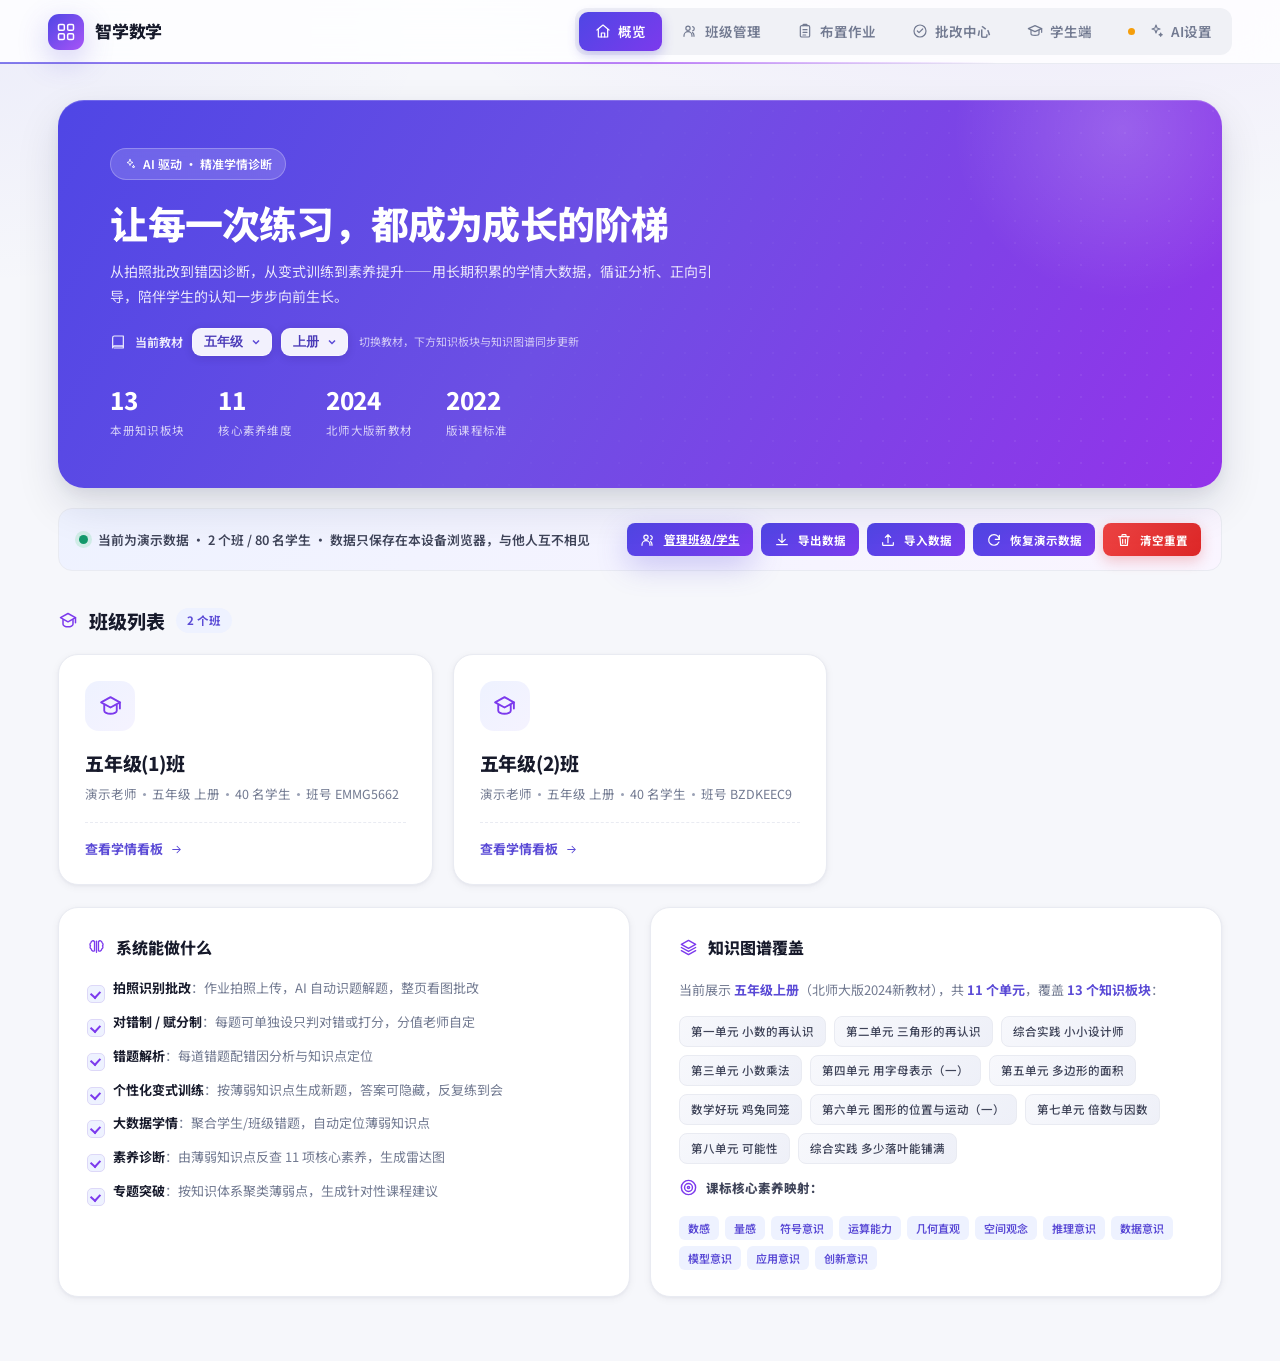
==== commit 8a1c9f5d: "update" ====
--- a/index.html
+++ b/index.html
@@ -8,7 +8,7 @@
 <link rel="stylesheet" href="static/style.css">
 </head>
 <body>
-{# 全局 SVG 图标库（Lucide 风格，继承 currentColor），各页面 include 后用 <svg class="icon"><use href="#i-xxx"/></svg> 引用 #}
+<!-- 全局 SVG 图标库（Lucide 风格，继承 currentColor），各页面 include 后用 <svg class="icon"><use href="#i-xxx"/></svg> 引用 -->
 <svg xmlns="http://www.w3.org/2000/svg" style="position:absolute;width:0;height:0;overflow:hidden" aria-hidden="true">
   <symbol id="i-logo" viewBox="0 0 24 24"><g fill="none" stroke="currentColor" stroke-width="1.8" stroke-linecap="round" stroke-linejoin="round"><rect x="3" y="3" width="7" height="7" rx="1.5"/><rect x="14" y="3" width="7" height="7" rx="1.5"/><rect x="3" y="14" width="7" height="7" rx="1.5"/><rect x="14" y="14" width="7" height="7" rx="1.5"/></g></symbol>
   <symbol id="i-home" viewBox="0 0 24 24"><g fill="none" stroke="currentColor" stroke-width="1.8" stroke-linecap="round" stroke-linejoin="round"><path d="M3 10.5 12 3l9 7.5"/><path d="M5 9.5V21h14V9.5"/><path d="M9.5 21v-6h5v6"/></g></symbol>
@@ -62,12 +62,19 @@
 <div class="container">
   <section class="hero">
     <div class="eyebrow"><svg class="icon"><use href="#i-sparkles"/></svg>AI 驱动 · 精准学情诊断</div>
-    <h1>从一道错题，看见能力的短板</h1>
-    <p>拍照批改 → 错题解析 → 素养诊断 → 变式训练 → 专题突破，用数据读懂每一个学生的真实学情。</p>
+    <h1>让每一次练习，都成为成长的阶梯</h1>
+    <p>从拍照批改到错因诊断，从变式训练到素养提升——用长期积累的学情大数据，循证分析、正向引导，陪伴学生的认知一步步向前生长。</p>
+    <div class="book-picker">
+      <svg class="icon"><use href="#i-book"/></svg>
+      <label for="pickGrade">当前教材</label>
+      <select id="pickGrade" aria-label="选择年级"></select>
+      <select id="pickSemester" aria-label="选择册别"></select>
+      <span class="bp-tip">切换教材，下方知识板块与知识图谱同步更新</span>
+    </div>
     <div class="hero-stats">
-      <div class="hs"><b>36</b><span>知识点</span></div>
+      <div class="hs"><b id="heroKpCount">—</b><span>本册知识板块</span></div>
       <div class="hs"><b>11</b><span>核心素养维度</span></div>
-      <div class="hs"><b>2024</b><span>北师大新课标</span></div>
+      <div class="hs"><b>2024</b><span>北师大版新教材</span></div>
       <div class="hs"><b>2022</b><span>版课程标准</span></div>
     </div>
   </section>
@@ -106,14 +113,8 @@
     </div>
     <div class="info-card">
       <h3><svg class="icon"><use href="#i-layers"/></svg>知识图谱覆盖</h3>
-      <p>严格按北师大版 2024 新课标五上目录构建，共 <b>36 个知识点</b>，覆盖 11 个单元/板块：</p>
-      <div class="tag-list">
-        <span class="tag">小数的再认识和加减法</span><span class="tag">三角形的再认识</span>
-        <span class="tag">小数乘法</span><span class="tag">用字母表示(一)</span>
-        <span class="tag">多边形的面积</span><span class="tag">图形的位置与运动</span>
-        <span class="tag">倍数与因数</span><span class="tag">可能性</span>
-        <span class="tag">数学好玩</span><span class="tag">综合实践</span>
-      </div>
+      <p id="kgDesc">依据北师大版 2024 新教材目录构建：</p>
+      <div class="tag-list" id="kgUnits"></div>
       <h3 style="font-size:12.5px;margin-top:14px;display:flex;align-items:center;gap:8px;color:var(--ink-2)"><svg class="icon" style="color:var(--brand-2)"><use href="#i-target"/></svg>课标核心素养映射：</h3>
       <div class="compet-line">
         <span>数感</span><span>量感</span><span>符号意识</span><span>运算能力</span><span>几何直观</span>
@@ -140,6 +141,7 @@
   </div>
 </div>
 <div class="toast" id="toast"></div>
+<script src="static/data_bundle.js"></script>
 <script src="static/ai.js"></script>
 <script src="static/ai_settings.js"></script>
 <script src="static/store.js"></script>
@@ -158,7 +160,7 @@
     return `<a href="dashboard.html?id=${c.id}" class="class-card">
       <div class="class-icon"><svg class="icon"><use href="#i-school"/></svg></div>
       <div class="class-name">${esc(c.name)}</div>
-      <div class="class-meta">${esc(c.grade||'')} · ${esc(c.semester||'')} <span class="dot"></span> ${cnt} 名学生 <span class="dot"></span> 班号 ${esc(c.class_code||'—')}</div>
+      <div class="class-meta">${esc(c.teacher_name||'老师')} <span class="dot"></span> ${esc(c.grade||'五年级')} ${esc(c.semester||'上册')} <span class="dot"></span> ${cnt} 名学生 <span class="dot"></span> 班号 ${esc(c.class_code||'—')}</div>
       <div class="class-enter">查看学情看板 <svg class="icon"><use href="#i-arrow-right"/></svg></div>
     </a>`;
   }).join('');
@@ -228,7 +230,41 @@
   if(!confirm('恢复演示数据会覆盖当前所有内容，确定吗？'))return;
   await Store.restoreDemo();renderClasses();renderStatus();toast('已恢复演示数据','ok');
 }
-(async function(){await Store.init();renderClasses();renderStatus()})();
+// ---- 教材选择与知识图谱动态统计 ----
+function bookOfKG(){
+  const kg=Store.kg()||{};
+  return {grades:kg.grades||['一年级','二年级','三年级','四年级','五年级','六年级'],
+          semesters:kg.semesters||['上册','下册']};
+}
+function initBookPicker(){
+  const b=bookOfKG();
+  // 从已存的选择恢复，默认五年级上册
+  let saved={};
+  try{saved=JSON.parse(localStorage.getItem('zhixue_book')||'{}')}catch(e){}
+  const gEl=document.getElementById('pickGrade'), sEl=document.getElementById('pickSemester');
+  gEl.innerHTML=b.grades.map(g=>`<option value="${g}">${g}</option>`).join('');
+  sEl.innerHTML=b.semesters.map(s=>`<option value="${s}">${s}</option>`).join('');
+  const defG=b.grades.indexOf(saved.grade)>=0?saved.grade:'五年级';
+  const defS=b.semesters.indexOf(saved.semester)>=0?saved.semester:'上册';
+  gEl.value=defG; sEl.value=defS;
+  gEl.addEventListener('change',renderBookStats);
+  sEl.addEventListener('change',renderBookStats);
+  renderBookStats();
+}
+function renderBookStats(){
+  const g=document.getElementById('pickGrade').value;
+  const s=document.getElementById('pickSemester').value;
+  try{localStorage.setItem('zhixue_book',JSON.stringify({grade:g,semester:s}))}catch(e){}
+  const kg=Store.kg()||{};
+  const kps=(kg.knowledge_points||[]).filter(k=>k.grade===g&&k.semester===s);
+  const units=[]; kps.forEach(k=>{if(units.indexOf(k.unit)<0)units.push(k.unit)});
+  document.getElementById('heroKpCount').textContent=kps.length;
+  document.getElementById('kgDesc').innerHTML=`当前展示 <b>${esc(g)}${esc(s)}</b>（北师大版2024新教材），共 <b>${units.length} 个单元</b>，覆盖 <b>${kps.length} 个知识板块</b>：`;
+  document.getElementById('kgUnits').innerHTML=units.length
+    ? units.map(u=>`<span class="tag">${esc(u)}</span>`).join('')
+    : '<span class="tag" style="opacity:.7">该册暂无知识板块数据</span>';
+}
+(async function(){await Store.init();await Store.loadKG();renderClasses();renderStatus();initBookPicker()})();
 </script>
 </body>
 </html>
--- a/static/style.css
+++ b/static/style.css
@@ -108,7 +108,18 @@
 }
 .hero h1{font-size:clamp(26px,3.4vw,38px);font-weight:800;letter-spacing:-.8px;line-height:1.3;margin-bottom:12px}
 .hero p{font-size:14px;opacity:.86;max-width:620px;line-height:1.8}
-.hero-stats{display:flex;gap:34px;margin-top:28px;flex-wrap:wrap}
+.book-picker{display:flex;align-items:center;gap:9px;flex-wrap:wrap;margin-top:18px}
+.book-picker>.icon{width:16px;height:16px;opacity:.9}
+.book-picker label{font-size:12px;font-weight:600;opacity:.9}
+.book-picker select{
+  appearance:none;-webkit-appearance:none;font-size:12.5px;font-weight:600;color:#4a3ab8;
+  background:rgba(255,255,255,.92) url("data:image/svg+xml,%3Csvg xmlns='http://www.w3.org/2000/svg' width='12' height='12' viewBox='0 0 24 24' fill='none' stroke='%235b4bd6' stroke-width='3'%3E%3Cpath d='m6 9 6 6 6-6'/%3E%3C/svg%3E") no-repeat right 9px center;
+  border:1px solid rgba(255,255,255,.4);border-radius:9px;padding:6px 28px 6px 11px;cursor:pointer;
+  box-shadow:0 2px 8px rgba(30,20,90,.16);
+}
+.book-picker select:focus{outline:none;box-shadow:0 0 0 3px rgba(255,255,255,.35)}
+.book-picker .bp-tip{font-size:11px;opacity:.7;margin-left:2px}
+.hero-stats{display:flex;gap:34px;margin-top:24px;flex-wrap:wrap}
 .hero-stats .hs{display:flex;flex-direction:column;gap:2px}
 .hero-stats .hs b{font-size:24px;font-weight:800;letter-spacing:-.5px}
 .hero-stats .hs span{font-size:11.5px;opacity:.75;letter-spacing:.3px}
@@ -490,7 +501,20 @@
 .import-tip .icon{flex:none;width:15px;height:15px;color:var(--brand-2);margin-top:1px}
 #importMask .modal-foot{flex-wrap:wrap}
 
+/* 班级管理项的操作按钮对齐 */
+.manage-class .btn-sm{margin-left:auto;margin-right:10px;flex:none}
+/* 跨学段成长轨迹 */
+.growth-item{display:grid;grid-template-columns:150px 1fr 160px;align-items:center;gap:14px;padding:12px 4px;border-bottom:1px solid rgba(20,24,60,.06)}
+.growth-item:last-child{border-bottom:0}
+.growth-book{display:flex;align-items:center;gap:8px;font-weight:700;color:var(--ink);font-size:14px}
+.growth-book .icon{width:17px;height:17px;color:var(--brand-2);flex:none}
+.growth-bar{height:12px;background:rgba(20,24,60,.07);border-radius:8px;overflow:hidden}
+.growth-fill{height:100%;border-radius:8px;transition:width .4s}
+.growth-meta{font-size:12.5px;color:var(--muted);text-align:right}
+
 @media(max-width:980px){
+  .growth-item{grid-template-columns:1fr;gap:6px}
+  .growth-meta{text-align:left}
   .info-grid,.two-col,.form-row,.form-row-3,.stat-row{grid-template-columns:1fr}
   .hero{padding:36px 28px}
   .topbar{padding:0 16px}
